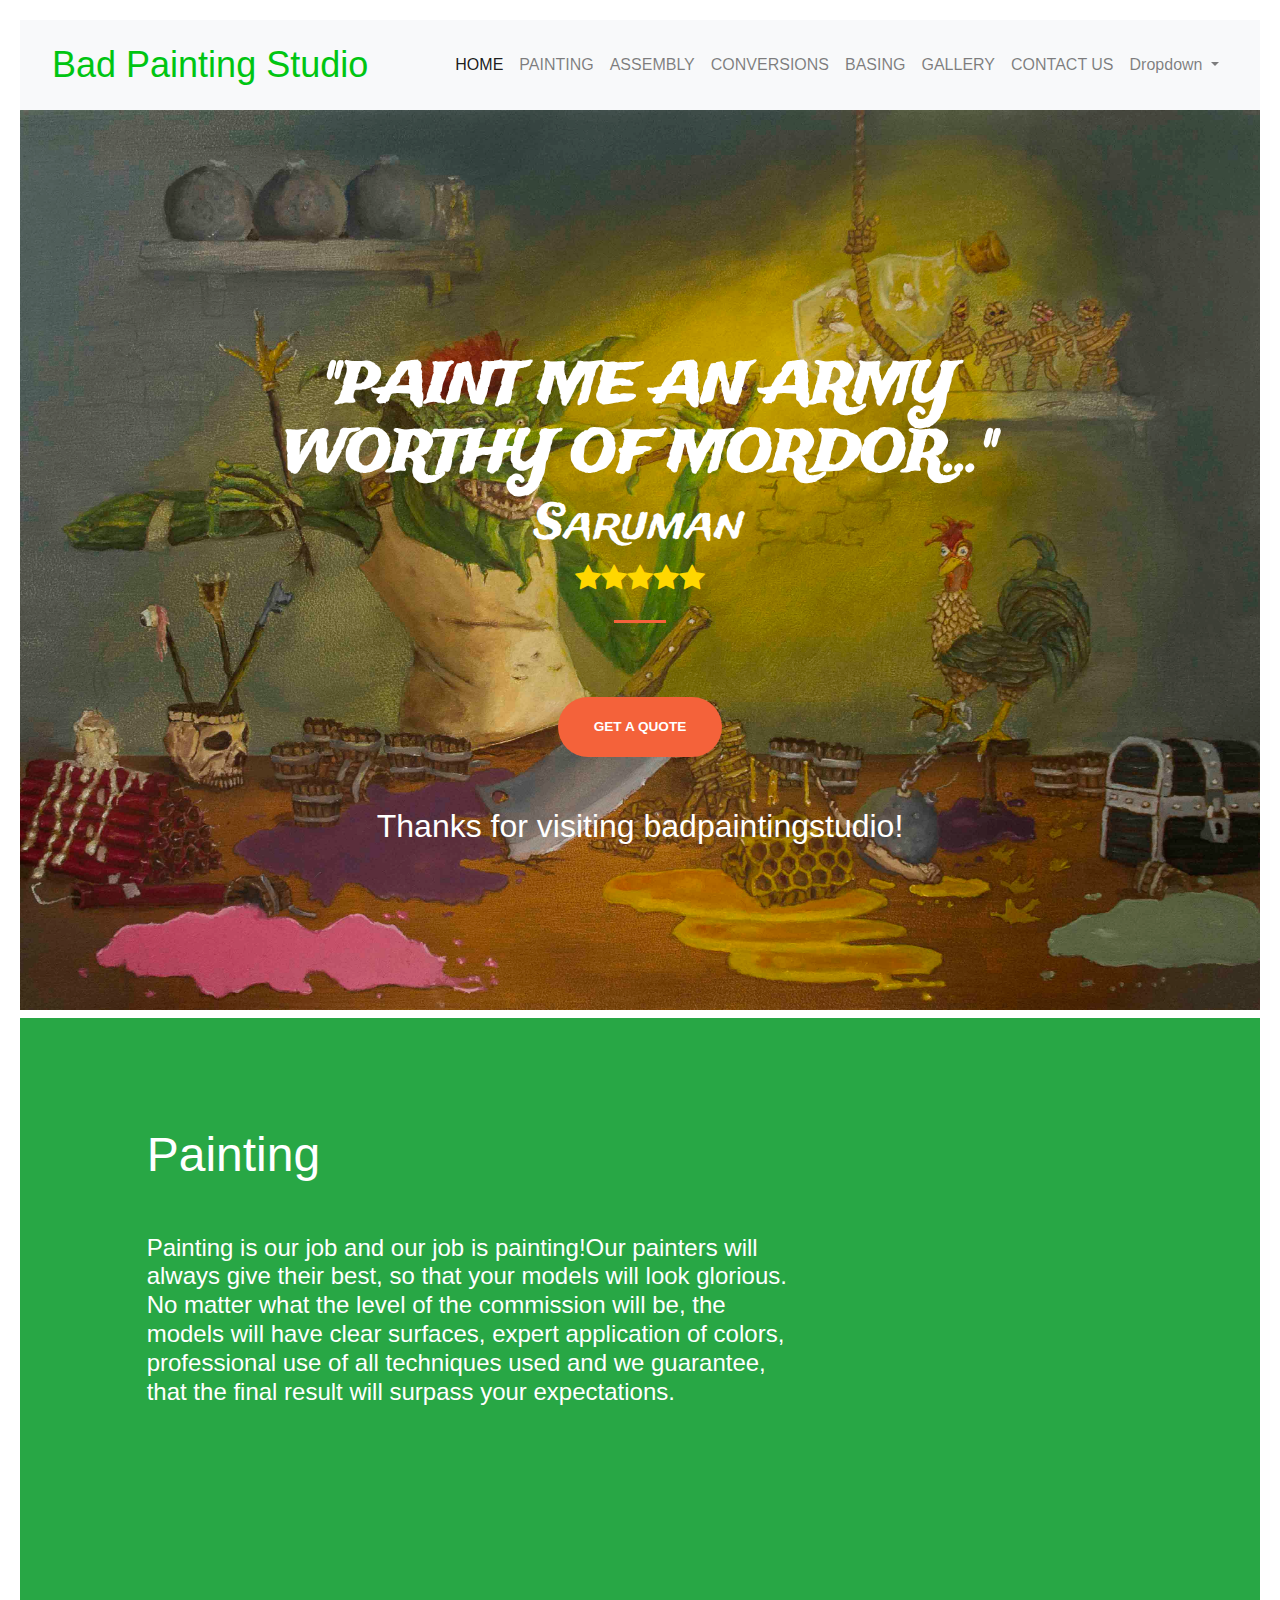
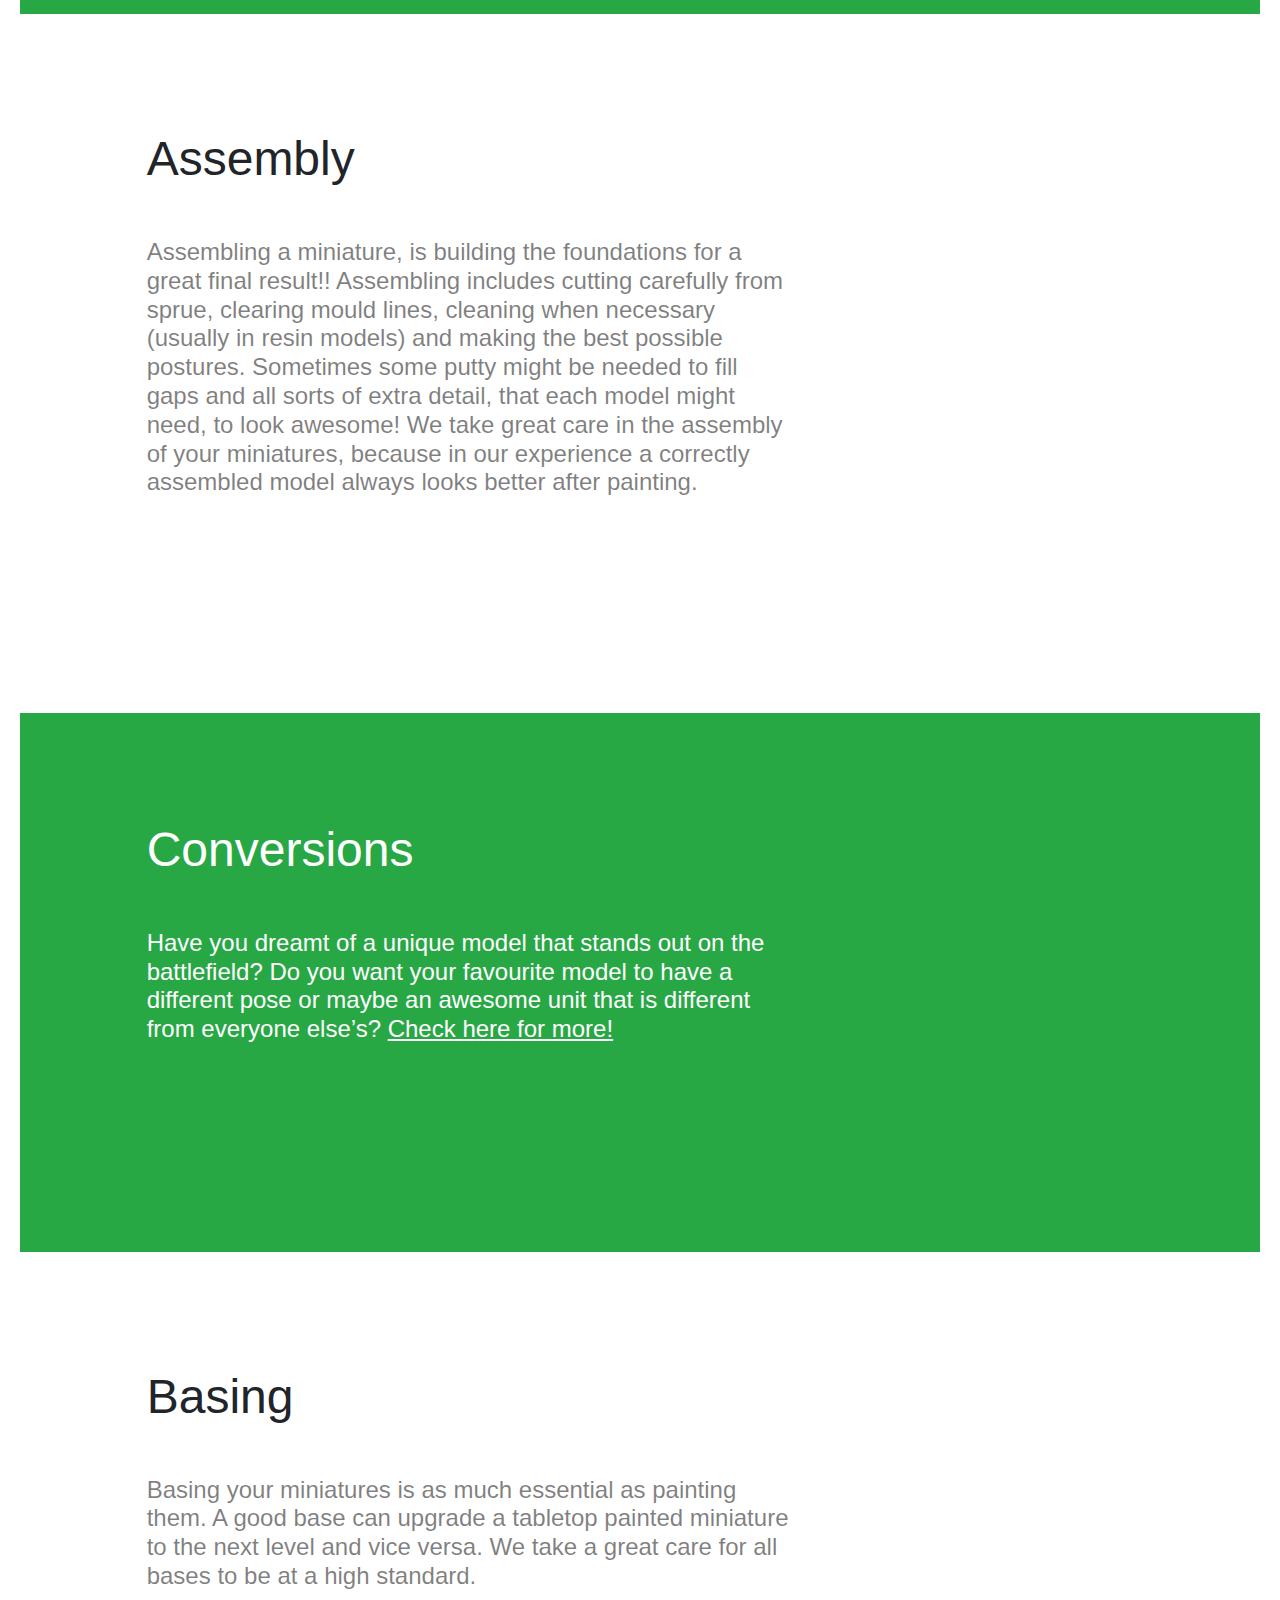
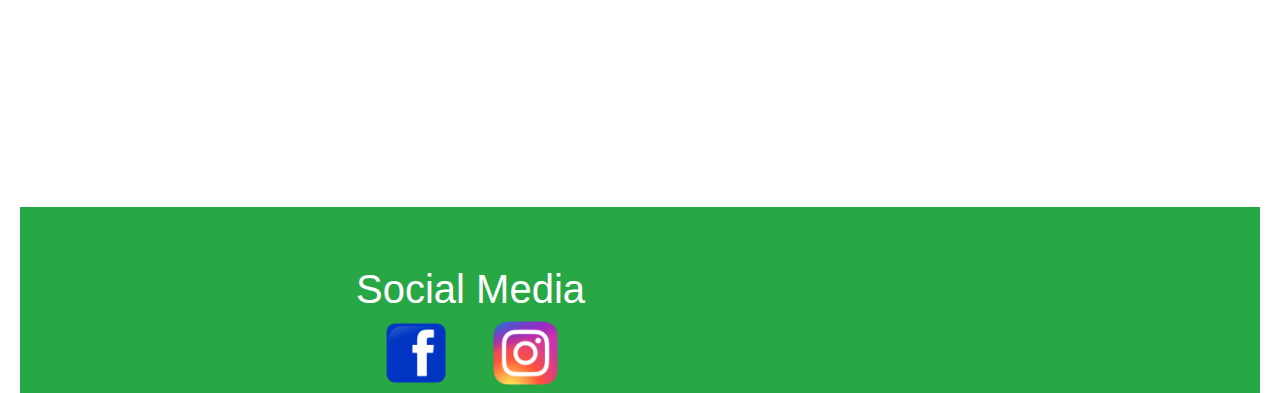
==== index.html @ 962874c7 "Update index.html" ====
<!DOCTYPE html>
<html lang="en" dir="ltr">
  <head>
    <meta charset="utf-8">
    <style>
body {
  margin: 0;
  font-family: Arial, Helvetica, sans-serif;
}
</style>
      <title>Bad Painting Studio</title>
      <!-- Favicon-->
      <link rel="icon" type="image/x-icon" href="assets/img/favicon.ico" />
      <!-- Styles -->
      <link rel="stylesheet" href="css/style.css">
      <link rel="stylesheet" href="https://cdnjs.cloudflare.com/ajax/libs/font-awesome/4.7.0/css/font-awesome.min.css">
    <link rel="preconnect" href="https://fonts.gstatic.com">
<link href="https://fonts.googleapis.com/css2?family=Trade+Winds&display=swap" rel="stylesheet"> 
    <link href="https://fonts.googleapis.com/css2?family=Trade+Winds&display=swap" rel="stylesheet"> 
      <!-- <link rel="stylesheet" href="https://cdn.jsdelivr.net/npm/bootstrap@4.6.0/dist/css/bootstrap.min.css" integrity="sha384-B0vP5xmATw1+K9KRQjQERJvTumQW0nPEzvF6L/Z6nronJ3oUOFUFpCjEUQouq2+l" crossorigin="anonymous"> -->
        </head>
  <body>
    <!-- Navbar -->
    <nav class="navbar navbar-expand-lg navbar-light bg-light sticky-top">
      <a class="navbar-brand" href="index.html">Bad Painting Studio</a>
      <button class="navbar-toggler" type="button" data-toggle="collapse" data-target="#navbarSupportedContent" aria-controls="navbarSupportedContent" aria-expanded="false" aria-label="Toggle navigation">
        <span class="navbar-toggler-icon"></span>
      </button>
      <div class="collapse navbar-collapse" id="navbarSupportedContent">
        <ul class="navbar-nav ml-auto align-items-center">
          <li class="nav-item active">
            <a class="nav-link" href="index.html">HOME<span class="sr-only">(current)</span></a>
          </li>
          <li class="nav-item">
            <a class="nav-link" href="painting.html">PAINTING</a>
          </li>
          <li class="nav-item">
            <a class="nav-link" href="assembly.html">ASSEMBLY</a>
          </li>
          <li class="nav-item">
            <a class="nav-link" href="conversions.html">CONVERSIONS</a>
          </li>
          <li class="nav-item">
            <a class="nav-link" href="basing.html">BASING</a>
          </li>
           <li class="nav-item">
            <a class="nav-link" href="gallery.html">GALLERY</a>
          </li>
          <li class="nav-item">
            <a class="nav-link" href=".html">CONTACT US</a>
          </li>
          <li class="nav-item dropdown">
            <a class="nav-link dropdown-toggle" href="#" id="navbarDropdown" role="button" data-toggle="dropdown" aria-haspopup="true" aria-expanded="false">
              Dropdown
            </a>
            <div class="dropdown-menu" aria-labelledby="navbarDropdown">
              <a class="dropdown-item" href="#">Action</a>
              <a class="dropdown-item" href="#">Another action</a>
              <div class="dropdown-divider"></div>
              <a class="dropdown-item" href="#">Something else here</a>
            </div>
          </li>
          </ul>
          </div>
    </nav>
    <!-- main body -->
    <header class="masthead">
      <div class="container h-100">
        <div class="row h-100 align-items-center justify-content-center text-center">
        <div class="col-lg-10 align-self-end">
            <h1 class="text-uppercase text-h1 text-white font-weight-bold">"Paint me an army worthy of Mordor..."</h1>
            <h2 class="text-h1">Saruman</h2>
            <h3><span class="fa fa-star checked"></span><span class="fa fa-star checked"></span><span class="fa fa-star checked"></span><span class="fa fa-star checked"></span><span class="fa fa-star checked"></span></h3>
            <hr class="divider my-4" />
          </div>
          <div class="col-lg-8 align-self-baseline">
            <!-- <p class="text-white-75 font-weight-light mb-5">Start Bootstrap can help you build better websites using the Bootstrap framework! Just download a theme and start customizing, no strings attached!</p> -->
            <a class="btn btn-primary btn-xl js-scroll-trigger" href="#about">GET A QUOTE</a>
            <h2 class="thanks">Thanks for visiting badpaintingstudio!</h2>
          </div>
        </div>
      </div>
    </header>
    <!-- painting section -->
<div class="bg-success">
  <div class="row h-100 align-items-center justify-content-center text-center">
  <div class="col-lg-10 align-self-end">
    <div class="col-lg-8 text-center">
<h1 class="painting text-white">Painting</h1>
<h2 class="painting2">Painting is our job and our job is painting!Our painters will always give their best, so that your models will look glorious. No matter what the level of the commission will be, the models will have clear surfaces, expert application of colors, professional use of all techniques used and we guarantee, that the final result will surpass your expectations.</h2>
  </div>
      </div>
      </div>
      </div>
<!-- assembly section -->
<div class="">
  <div class="row h-100 align-items-center justify-content-center text-center">
  <div class="col-lg-10 align-self-end">
    <div class="col-lg-8 text-center">
<h1 class="painting text-black">Assembly</h1>
<h2 class="painting2 text-black-50">Assembling a miniature, is building the foundations for a great final result!!
Assembling includes cutting carefully from sprue, clearing mould lines, cleaning when necessary (usually in resin models) and making the best possible postures. Sometimes some putty might be needed to fill gaps and all sorts of extra detail, that each model might need, to look awesome! We take great care in the assembly of your miniatures, because in our experience a correctly assembled model always looks better after painting.</h2>
  </div>
      </div>
      </div>
      </div>
<!-- conversion section -->
<div class="bg-success">
  <div class="row h-100 align-items-center justify-content-center text-center">
  <div class="col-lg-10 align-self-end">
    <div class="col-lg-8 text-center">
<h1 class="painting text-white">Conversions</h1>
<h2 class="painting2">Have you dreamt of a unique model that stands out on the battlefield? Do you want your favourite model to have a different pose or maybe an awesome unit that is different from everyone else’s?
<a class="conversions" href="conversions.html"><u>Check here for more!</u></a></h2>
  </div>
      </div>
      </div>
      </div>
<!-- basing section -->
<div class="">
  <div class="row h-100 align-items-center justify-content-center text-center">
  <div class="col-lg-10 align-self-end">
    <div class="col-lg-8 text-center">
<h1 class="painting text-black">Basing</h1>
<h2 class="painting2 text-black-50">Basing your miniatures is as much essential as painting them. A good base can upgrade a tabletop painted miniature to the next level and vice versa. We take a great care for all bases to be at a high standard.</h2>
  </div>
      </div>
      </div>
      </div>
      <!-- social section -->
      <div class="bg-success">
        <div class="row align-items-center justify-content-center text-center">
        <div class="col-lg-10 align-self-end">
          <div class="col-lg-8 text-center">
      <h1 class="social text-white">Social Media</h1>
    <a href="https://www.facebook.com/Badpaintingstudio-377174752889612"><img class="fb" src="img/1200px-Facebook_icon.svg.png" alt="fb icon"></a>
    <a href="https://www.instagram.com/badpaintingstudio/?hl=en"><img class="insta" src="img/1200px-Instagram_logo_2016.svg.png" alt="insta icon"></a>
        </div>
            </div>
            </div>
            </div>
      <footer>
      </footer>







    <script src="https://code.jquery.com/jquery-3.5.1.slim.min.js" integrity="sha384-DfXdz2htPH0lsSSs5nCTpuj/zy4C+OGpamoFVy38MVBnE+IbbVYUew+OrCXaRkfj" crossorigin="anonymous"></script>
<script src="https://cdn.jsdelivr.net/npm/bootstrap@4.6.0/dist/js/bootstrap.bundle.min.js" integrity="sha384-Piv4xVNRyMGpqkS2by6br4gNJ7DXjqk09RmUpJ8jgGtD7zP9yug3goQfGII0yAns" crossorigin="anonymous"></script>

  </body>
</html>
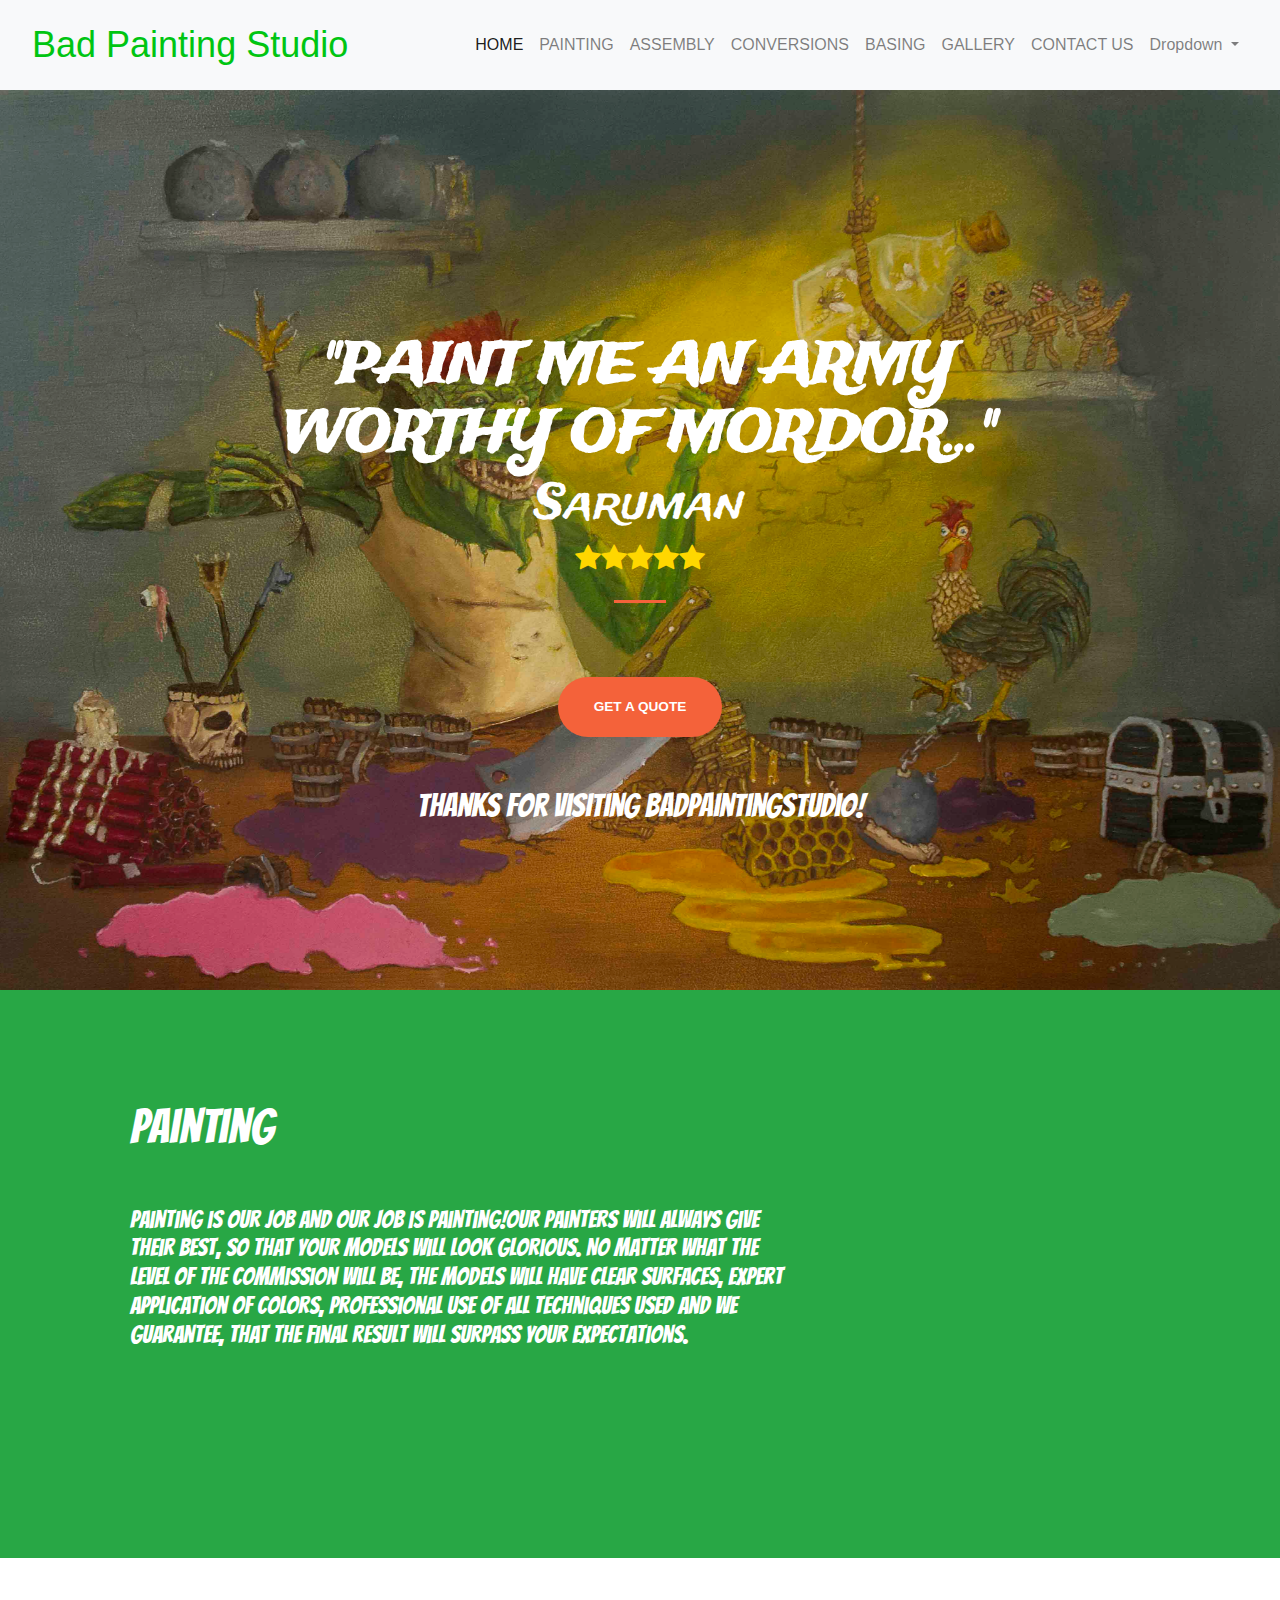
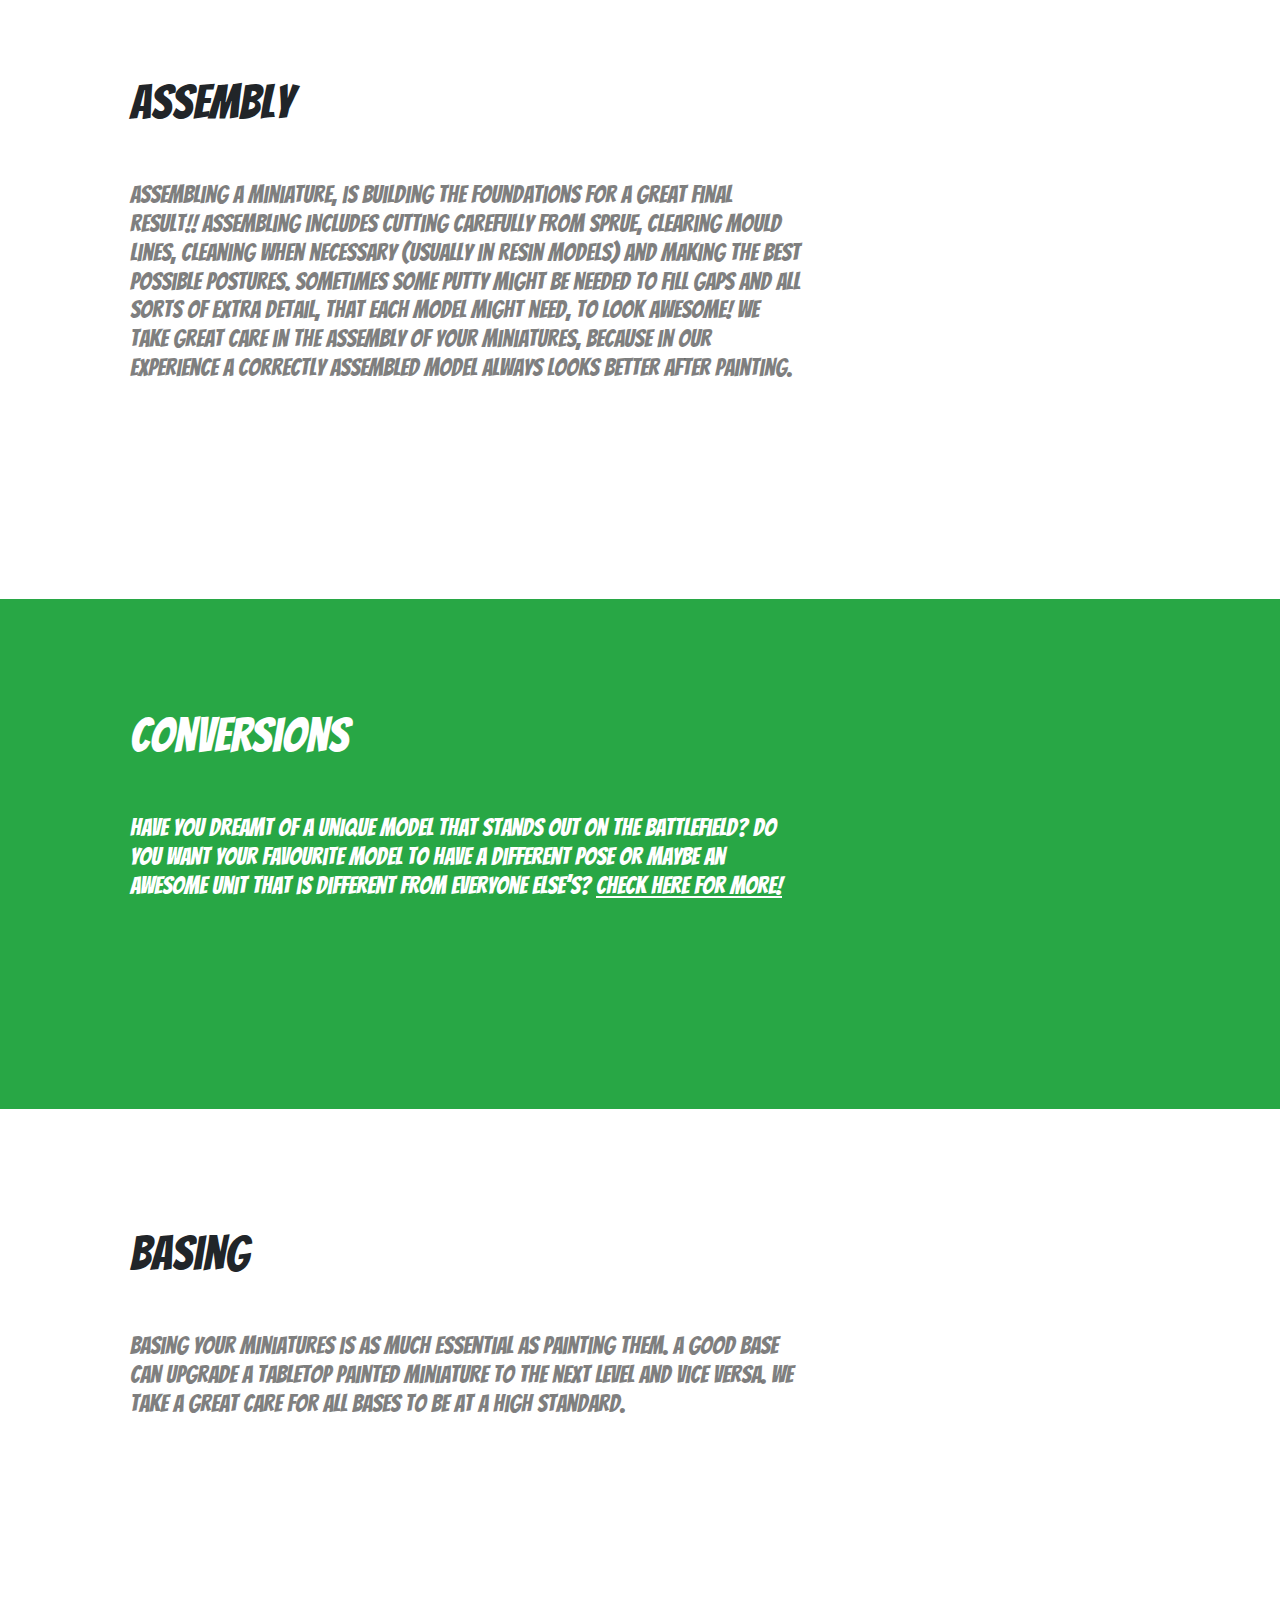
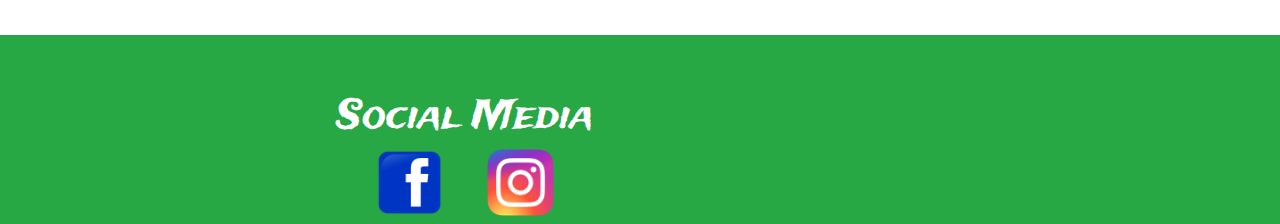
==== commit ad930acd: "Update index.html" ====
--- a/index.html
+++ b/index.html
@@ -14,9 +14,8 @@
       <!-- Styles -->
       <link rel="stylesheet" href="css/style.css">
       <link rel="stylesheet" href="https://cdnjs.cloudflare.com/ajax/libs/font-awesome/4.7.0/css/font-awesome.min.css">
-    <link rel="preconnect" href="https://fonts.gstatic.com">
-<link href="https://fonts.googleapis.com/css2?family=Trade+Winds&display=swap" rel="stylesheet"> 
-    <link href="https://fonts.googleapis.com/css2?family=Trade+Winds&display=swap" rel="stylesheet"> 
+<link rel="preconnect" href="https://fonts.gstatic.com">
+<link href="https://fonts.googleapis.com/css2?family=Bangers&family=Trade+Winds&display=swap" rel="stylesheet"> 
       <!-- <link rel="stylesheet" href="https://cdn.jsdelivr.net/npm/bootstrap@4.6.0/dist/css/bootstrap.min.css" integrity="sha384-B0vP5xmATw1+K9KRQjQERJvTumQW0nPEzvF6L/Z6nronJ3oUOFUFpCjEUQouq2+l" crossorigin="anonymous"> -->
         </head>
   <body>
@@ -132,7 +131,7 @@
         <div class="row align-items-center justify-content-center text-center">
         <div class="col-lg-10 align-self-end">
           <div class="col-lg-8 text-center">
-      <h1 class="social text-white">Social Media</h1>
+      <h1 class="social text-h1 text-white">Social Media</h1>
     <a href="https://www.facebook.com/Badpaintingstudio-377174752889612"><img class="fb" src="img/1200px-Facebook_icon.svg.png" alt="fb icon"></a>
     <a href="https://www.instagram.com/badpaintingstudio/?hl=en"><img class="insta" src="img/1200px-Instagram_logo_2016.svg.png" alt="insta icon"></a>
         </div>
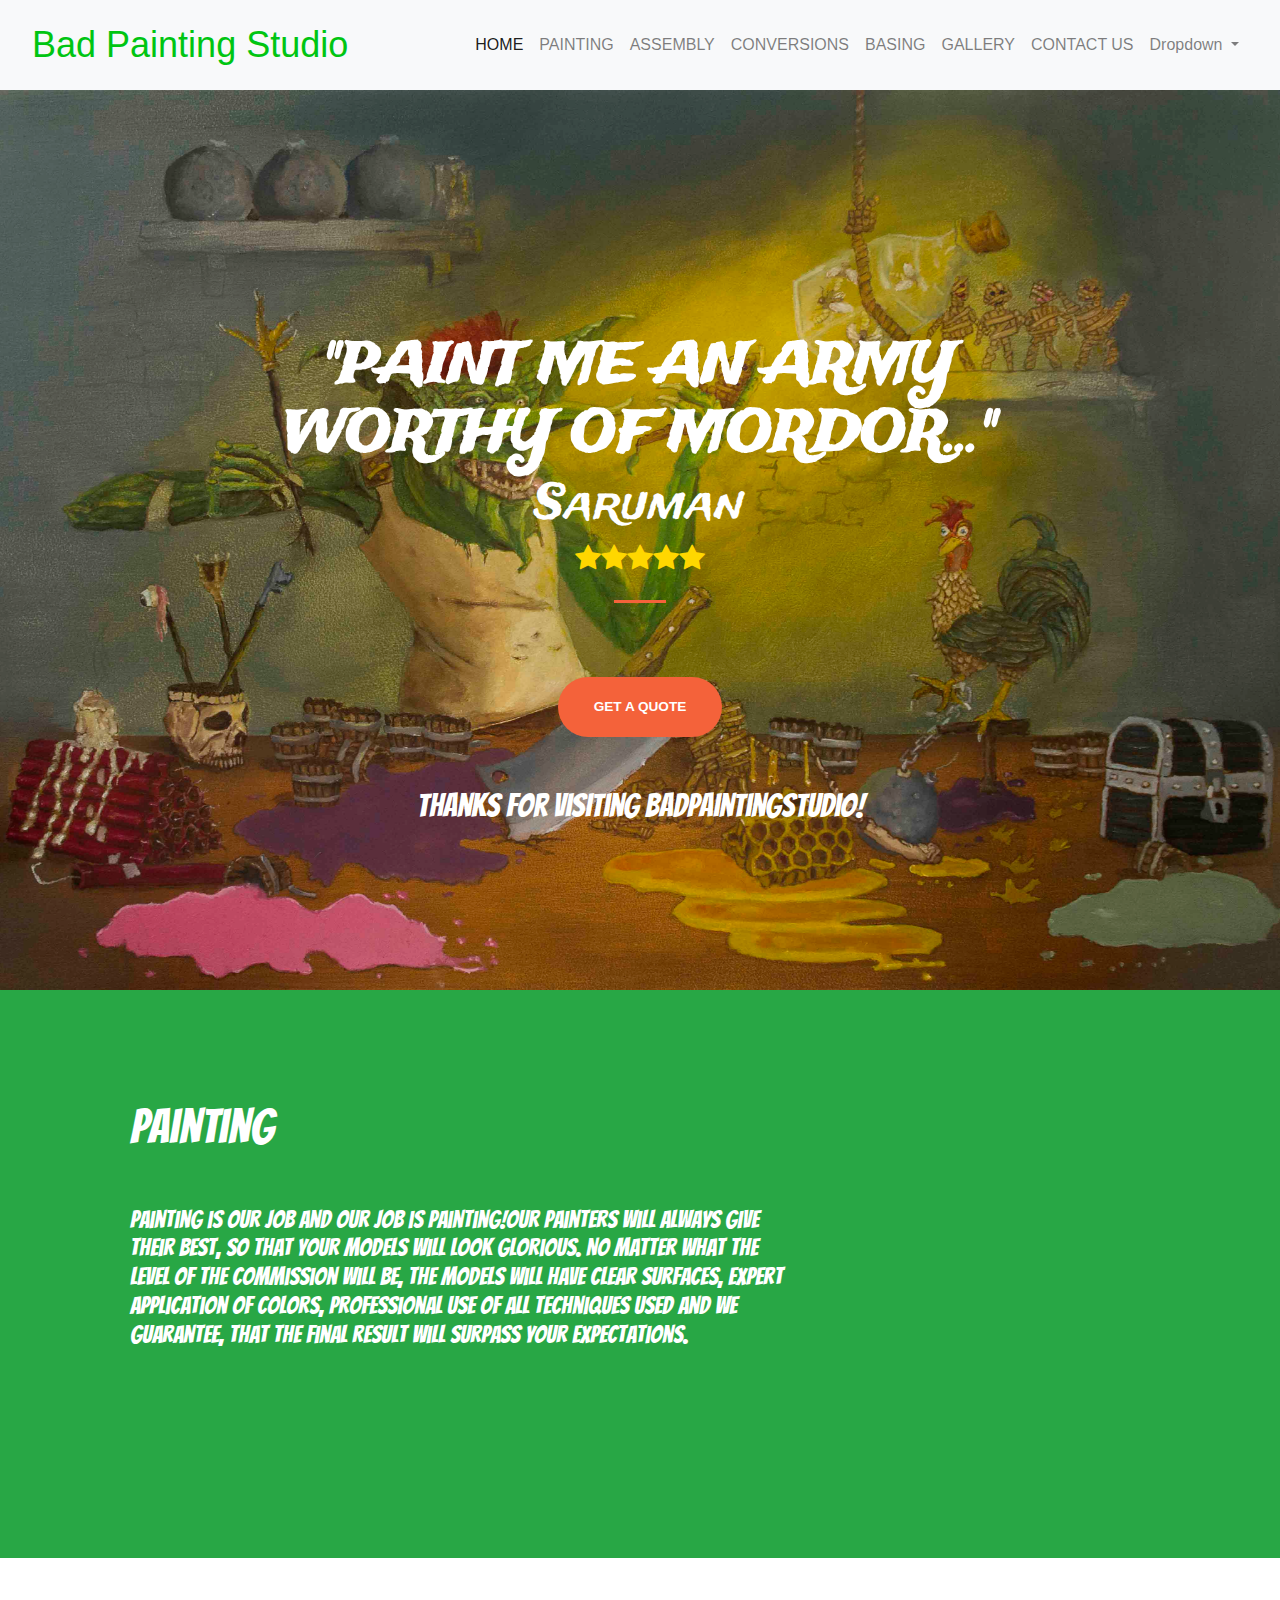
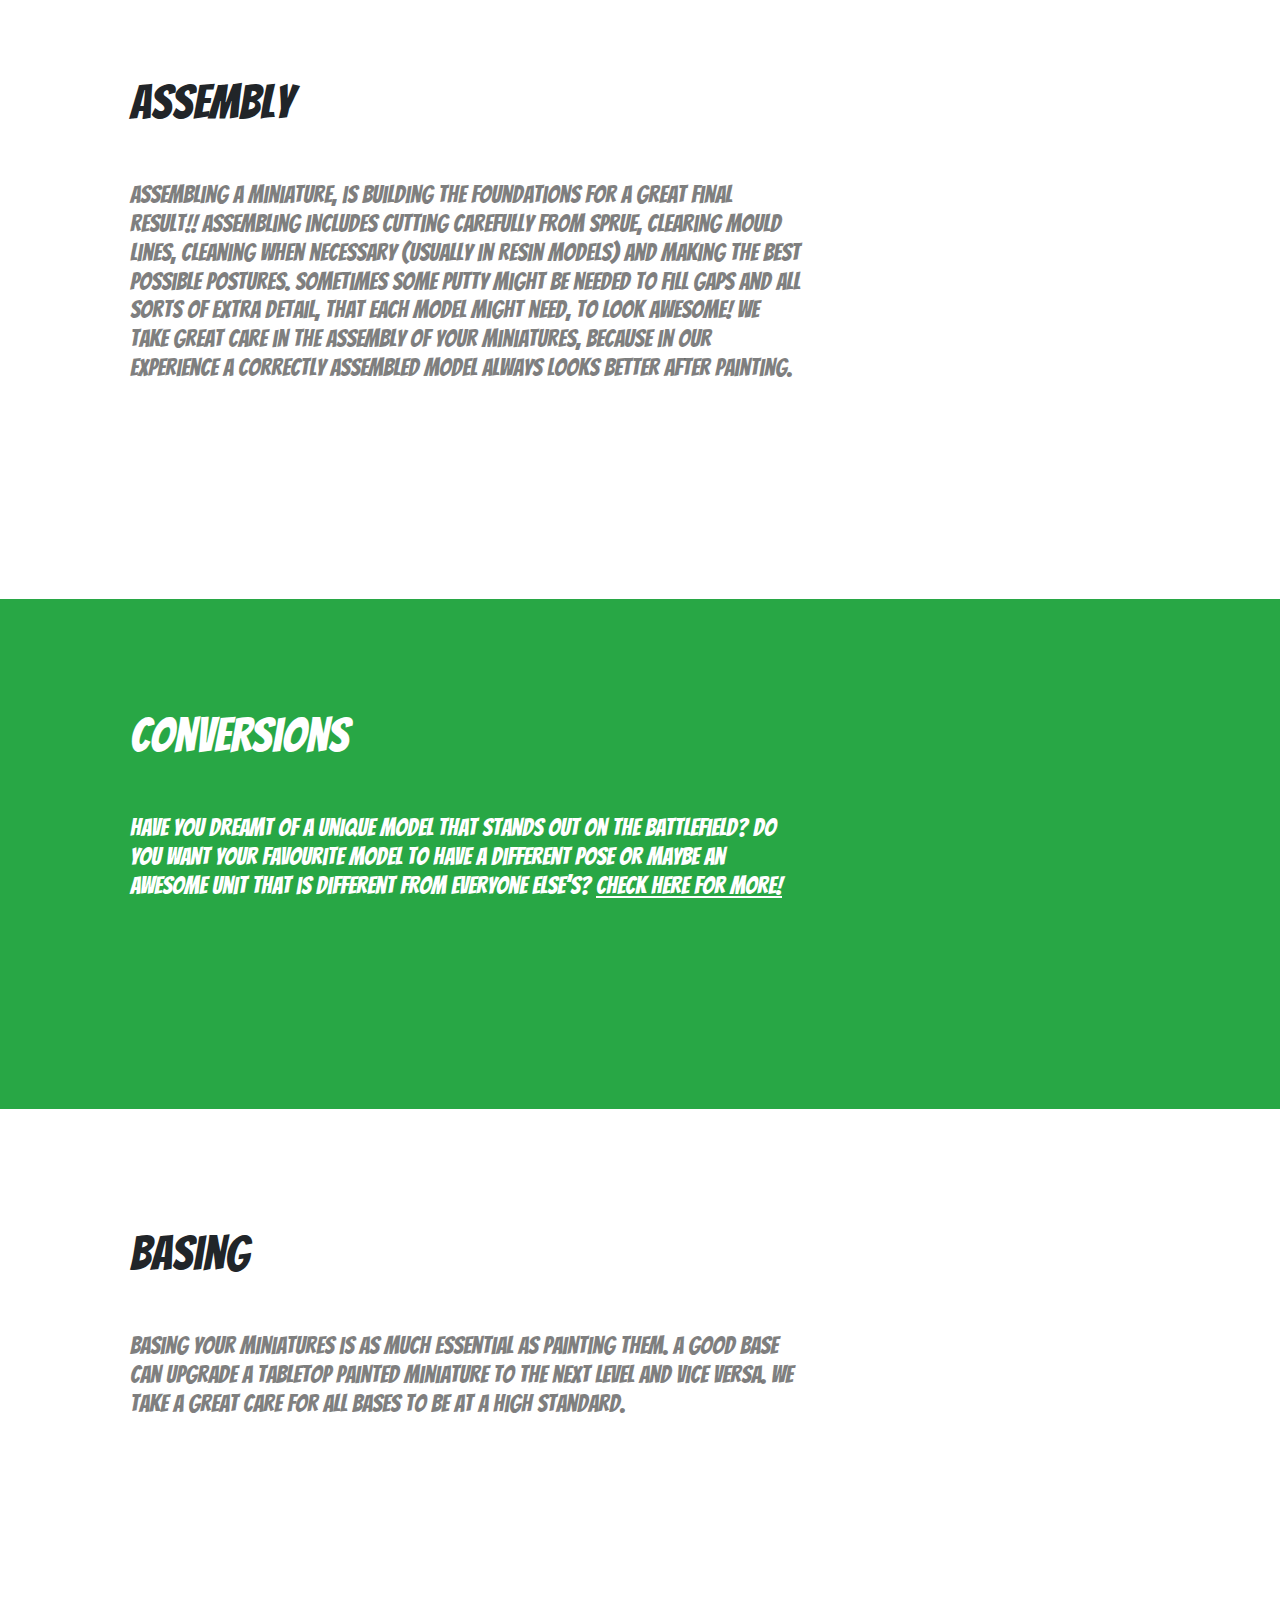
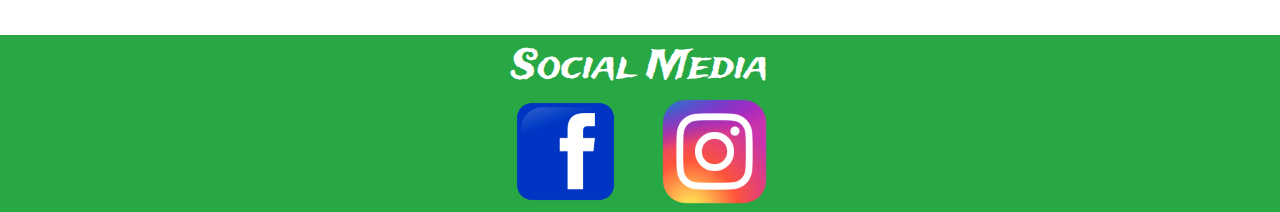
==== commit e45a80b3: "Update index.html" ====
--- a/index.html
+++ b/index.html
@@ -129,22 +129,15 @@
       <!-- social section -->
       <div class="bg-success">
         <div class="row align-items-center justify-content-center text-center">
-        <div class="col-lg-10 align-self-end">
-          <div class="col-lg-8 text-center">
+        <div class="col-lg-10 align-self-end">          
       <h1 class="social text-h1 text-white">Social Media</h1>
     <a href="https://www.facebook.com/Badpaintingstudio-377174752889612"><img class="fb" src="img/1200px-Facebook_icon.svg.png" alt="fb icon"></a>
     <a href="https://www.instagram.com/badpaintingstudio/?hl=en"><img class="insta" src="img/1200px-Instagram_logo_2016.svg.png" alt="insta icon"></a>
         </div>
             </div>
             </div>
-            </div>
       <footer>
       </footer>
-
-
-
-
-
 
 
     <script src="https://code.jquery.com/jquery-3.5.1.slim.min.js" integrity="sha384-DfXdz2htPH0lsSSs5nCTpuj/zy4C+OGpamoFVy38MVBnE+IbbVYUew+OrCXaRkfj" crossorigin="anonymous"></script>
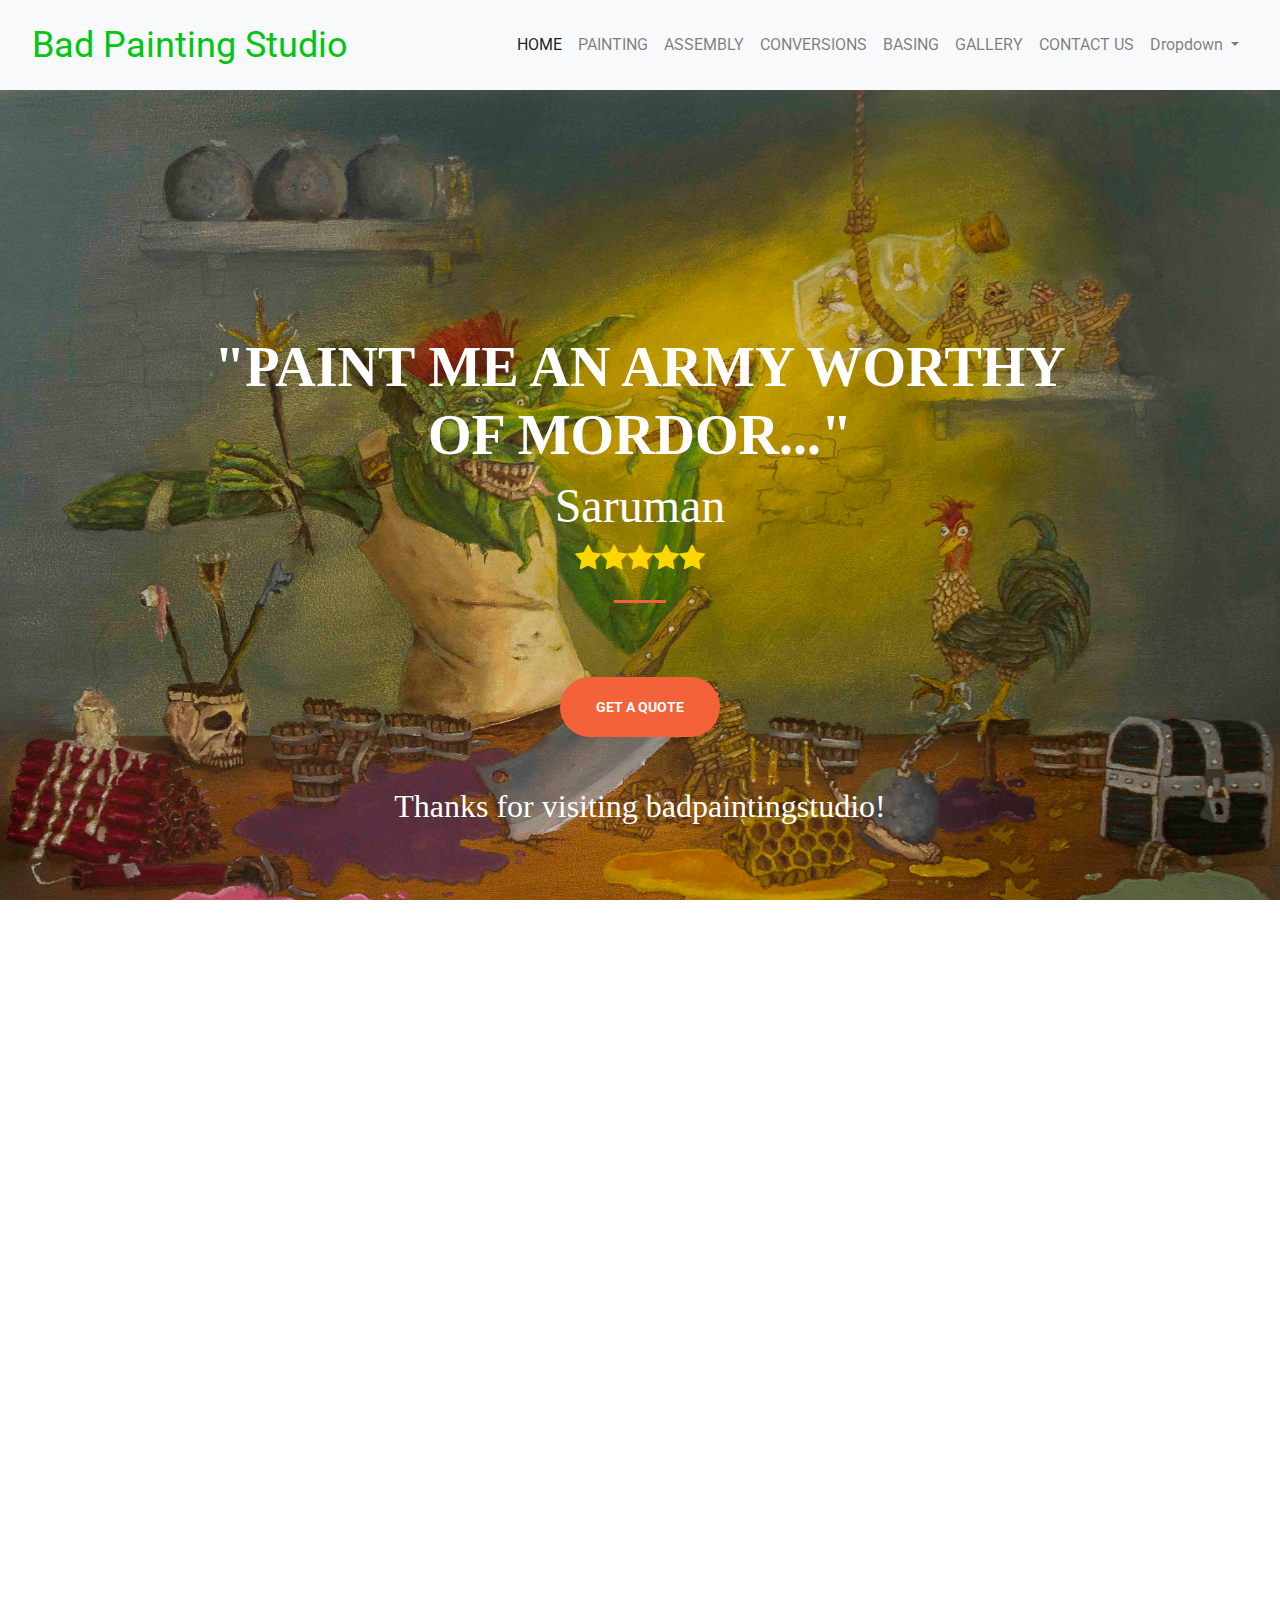
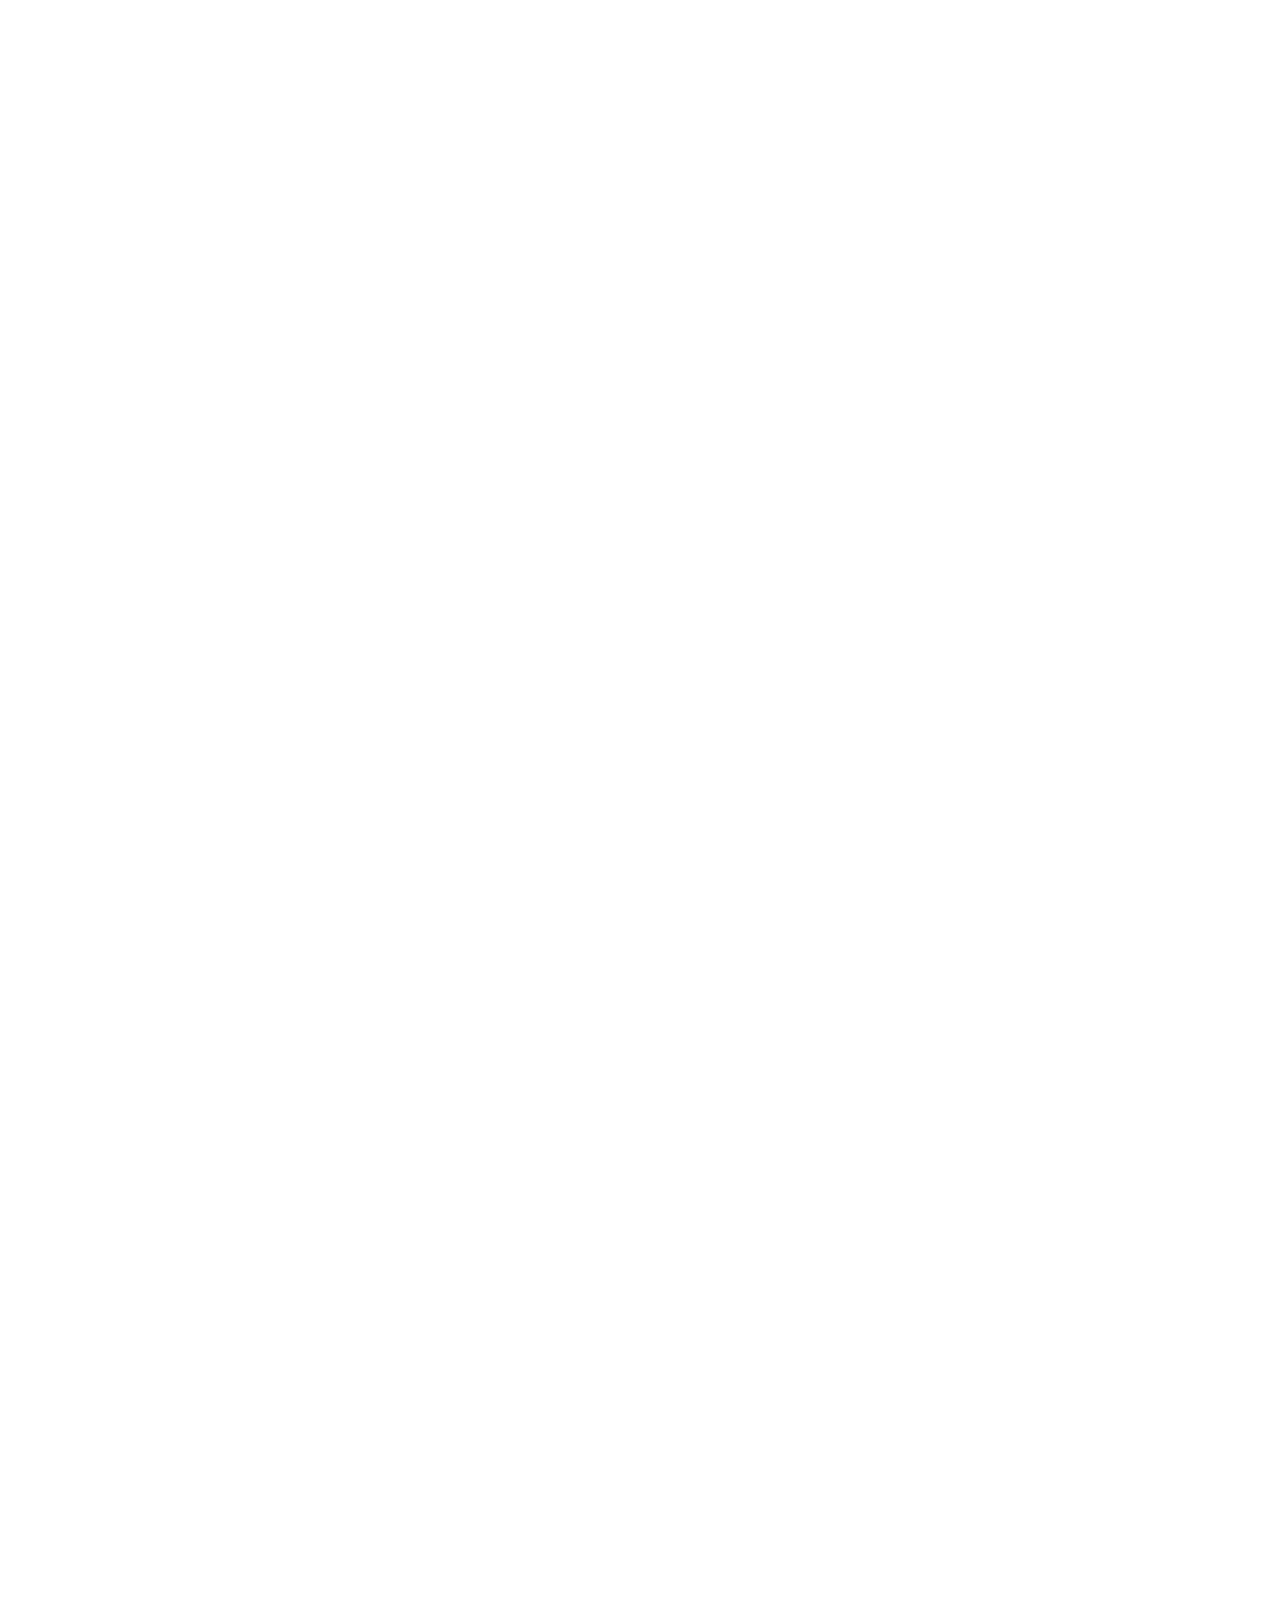
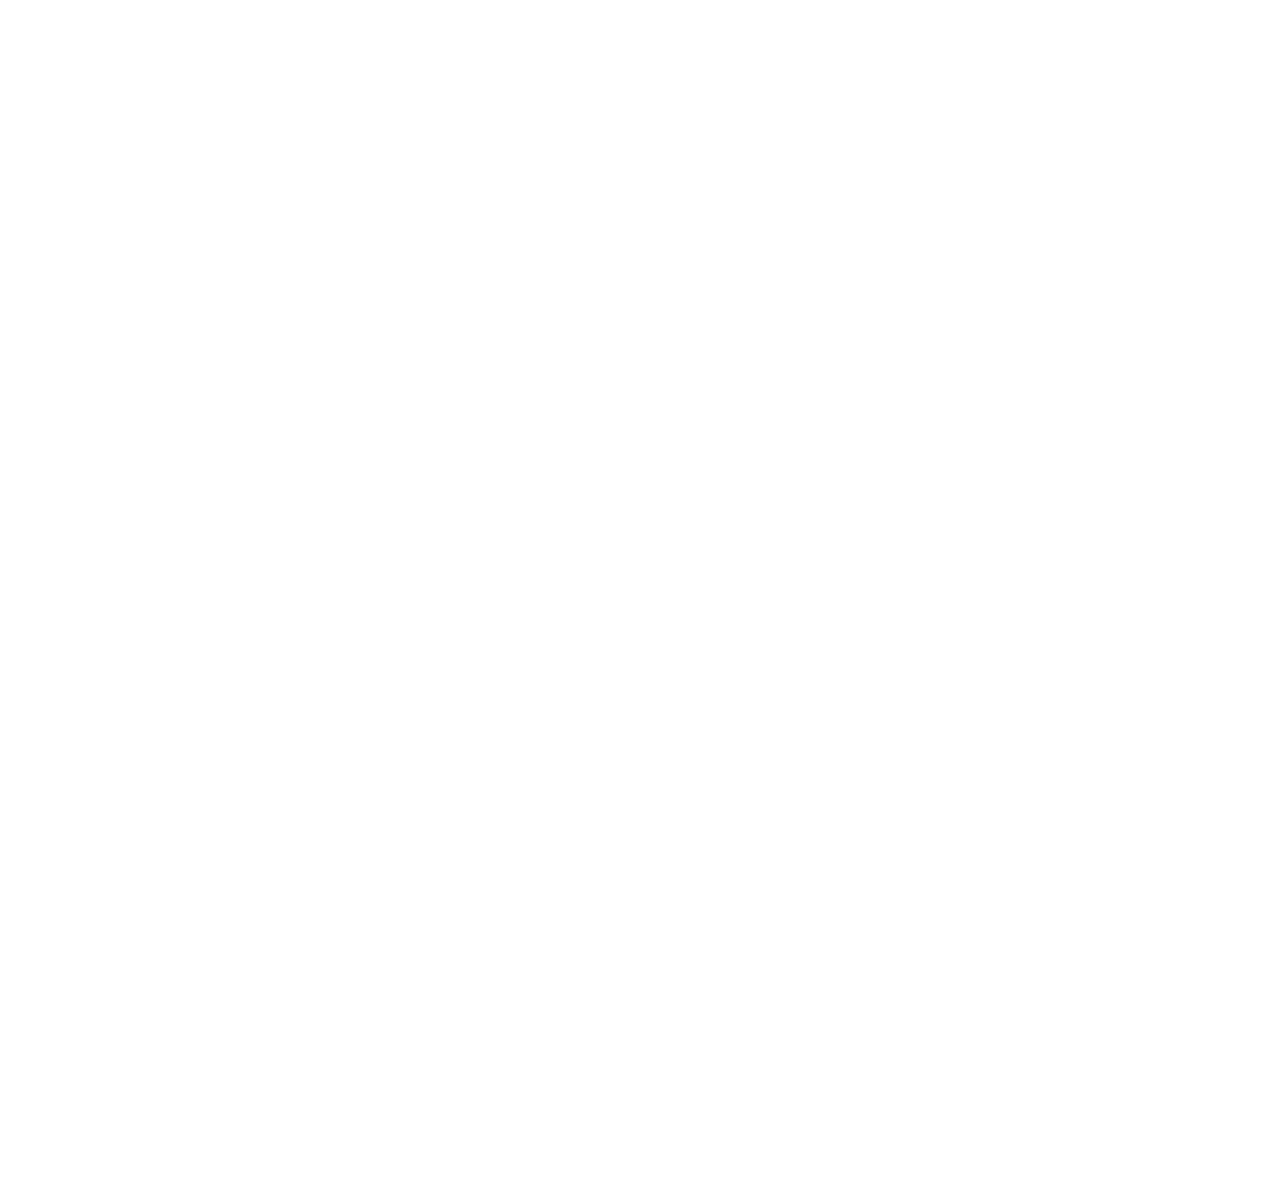
==== commit 33ae63d9: "Add files via upload" ====
--- a/index.html
+++ b/index.html
@@ -14,9 +14,9 @@
       <!-- Styles -->
       <link rel="stylesheet" href="css/style.css">
       <link rel="stylesheet" href="https://cdnjs.cloudflare.com/ajax/libs/font-awesome/4.7.0/css/font-awesome.min.css">
-<link rel="preconnect" href="https://fonts.gstatic.com">
-<link href="https://fonts.googleapis.com/css2?family=Bangers&family=Trade+Winds&display=swap" rel="stylesheet"> 
-      <!-- <link rel="stylesheet" href="https://cdn.jsdelivr.net/npm/bootstrap@4.6.0/dist/css/bootstrap.min.css" integrity="sha384-B0vP5xmATw1+K9KRQjQERJvTumQW0nPEzvF6L/Z6nronJ3oUOFUFpCjEUQouq2+l" crossorigin="anonymous"> -->
+      <link rel="preconnect" href="https://fonts.gstatic.com">
+<link href="https://fonts.googleapis.com/css2?family=Anton&family=Roboto&family=Roboto+Condensed&display=swap" rel="stylesheet">
+<!--  <link rel="stylesheet" href="https://cdn.jsdelivr.net/npm/bootstrap@4.6.0/dist/css/bootstrap.min.css" integrity="sha384-B0vP5xmATw1+K9KRQjQERJvTumQW0nPEzvF6L/Z6nronJ3oUOFUFpCjEUQouq2+l" crossorigin="anonymous"> -->
         </head>
   <body>
     <!-- Navbar -->
@@ -85,19 +85,19 @@
   <div class="row h-100 align-items-center justify-content-center text-center">
   <div class="col-lg-10 align-self-end">
     <div class="col-lg-8 text-center">
-<h1 class="painting text-white">Painting</h1>
-<h2 class="painting2">Painting is our job and our job is painting!Our painters will always give their best, so that your models will look glorious. No matter what the level of the commission will be, the models will have clear surfaces, expert application of colors, professional use of all techniques used and we guarantee, that the final result will surpass your expectations.</h2>
+<h1 class="painting-w">Painting</h1>
+<h2 class="painting2-w">Painting is our job and our job is painting!Our painters will always give their best, so that your models will look glorious. No matter what the level of the commission will be, the models will have clear surfaces, expert application of colors, professional use of all techniques used and we guarantee, that the final result will surpass your expectations.</h2>
   </div>
       </div>
       </div>
       </div>
 <!-- assembly section -->
-<div class="">
+<div class="bg-yellow">
   <div class="row h-100 align-items-center justify-content-center text-center">
   <div class="col-lg-10 align-self-end">
     <div class="col-lg-8 text-center">
-<h1 class="painting text-black">Assembly</h1>
-<h2 class="painting2 text-black-50">Assembling a miniature, is building the foundations for a great final result!!
+<h1 class="painting-b">Assembly</h1>
+<h2 class="painting2-b">Assembling a miniature, is building the foundations for a great final result!!
 Assembling includes cutting carefully from sprue, clearing mould lines, cleaning when necessary (usually in resin models) and making the best possible postures. Sometimes some putty might be needed to fill gaps and all sorts of extra detail, that each model might need, to look awesome! We take great care in the assembly of your miniatures, because in our experience a correctly assembled model always looks better after painting.</h2>
   </div>
       </div>
@@ -108,20 +108,20 @@
   <div class="row h-100 align-items-center justify-content-center text-center">
   <div class="col-lg-10 align-self-end">
     <div class="col-lg-8 text-center">
-<h1 class="painting text-white">Conversions</h1>
-<h2 class="painting2">Have you dreamt of a unique model that stands out on the battlefield? Do you want your favourite model to have a different pose or maybe an awesome unit that is different from everyone else’s?
+<h1 class="painting-w">Conversions</h1>
+<h2 class="painting2-w">Have you dreamt of a unique model that stands out on the battlefield? Do you want your favourite model to have a different pose or maybe an awesome unit that is different from everyone else’s?
 <a class="conversions" href="conversions.html"><u>Check here for more!</u></a></h2>
   </div>
       </div>
       </div>
       </div>
 <!-- basing section -->
-<div class="">
+<div class="bg-yellow">
   <div class="row h-100 align-items-center justify-content-center text-center">
   <div class="col-lg-10 align-self-end">
     <div class="col-lg-8 text-center">
-<h1 class="painting text-black">Basing</h1>
-<h2 class="painting2 text-black-50">Basing your miniatures is as much essential as painting them. A good base can upgrade a tabletop painted miniature to the next level and vice versa. We take a great care for all bases to be at a high standard.</h2>
+<h1 class="painting-b">Basing</h1>
+<h2 class="painting2-b">Basing your miniatures is as much essential as painting them. A good base can upgrade a tabletop painted miniature to the next level and vice versa. We take a great care for all bases to be at a high standard.</h2>
   </div>
       </div>
       </div>
@@ -129,8 +129,8 @@
       <!-- social section -->
       <div class="bg-success">
         <div class="row align-items-center justify-content-center text-center">
-        <div class="col-lg-10 align-self-end">          
-      <h1 class="social text-h1 text-white">Social Media</h1>
+        <div class="col-lg-10 align-self-end">
+      <h1 class="social">Social Media</h1>
     <a href="https://www.facebook.com/Badpaintingstudio-377174752889612"><img class="fb" src="img/1200px-Facebook_icon.svg.png" alt="fb icon"></a>
     <a href="https://www.instagram.com/badpaintingstudio/?hl=en"><img class="insta" src="img/1200px-Instagram_logo_2016.svg.png" alt="insta icon"></a>
         </div>
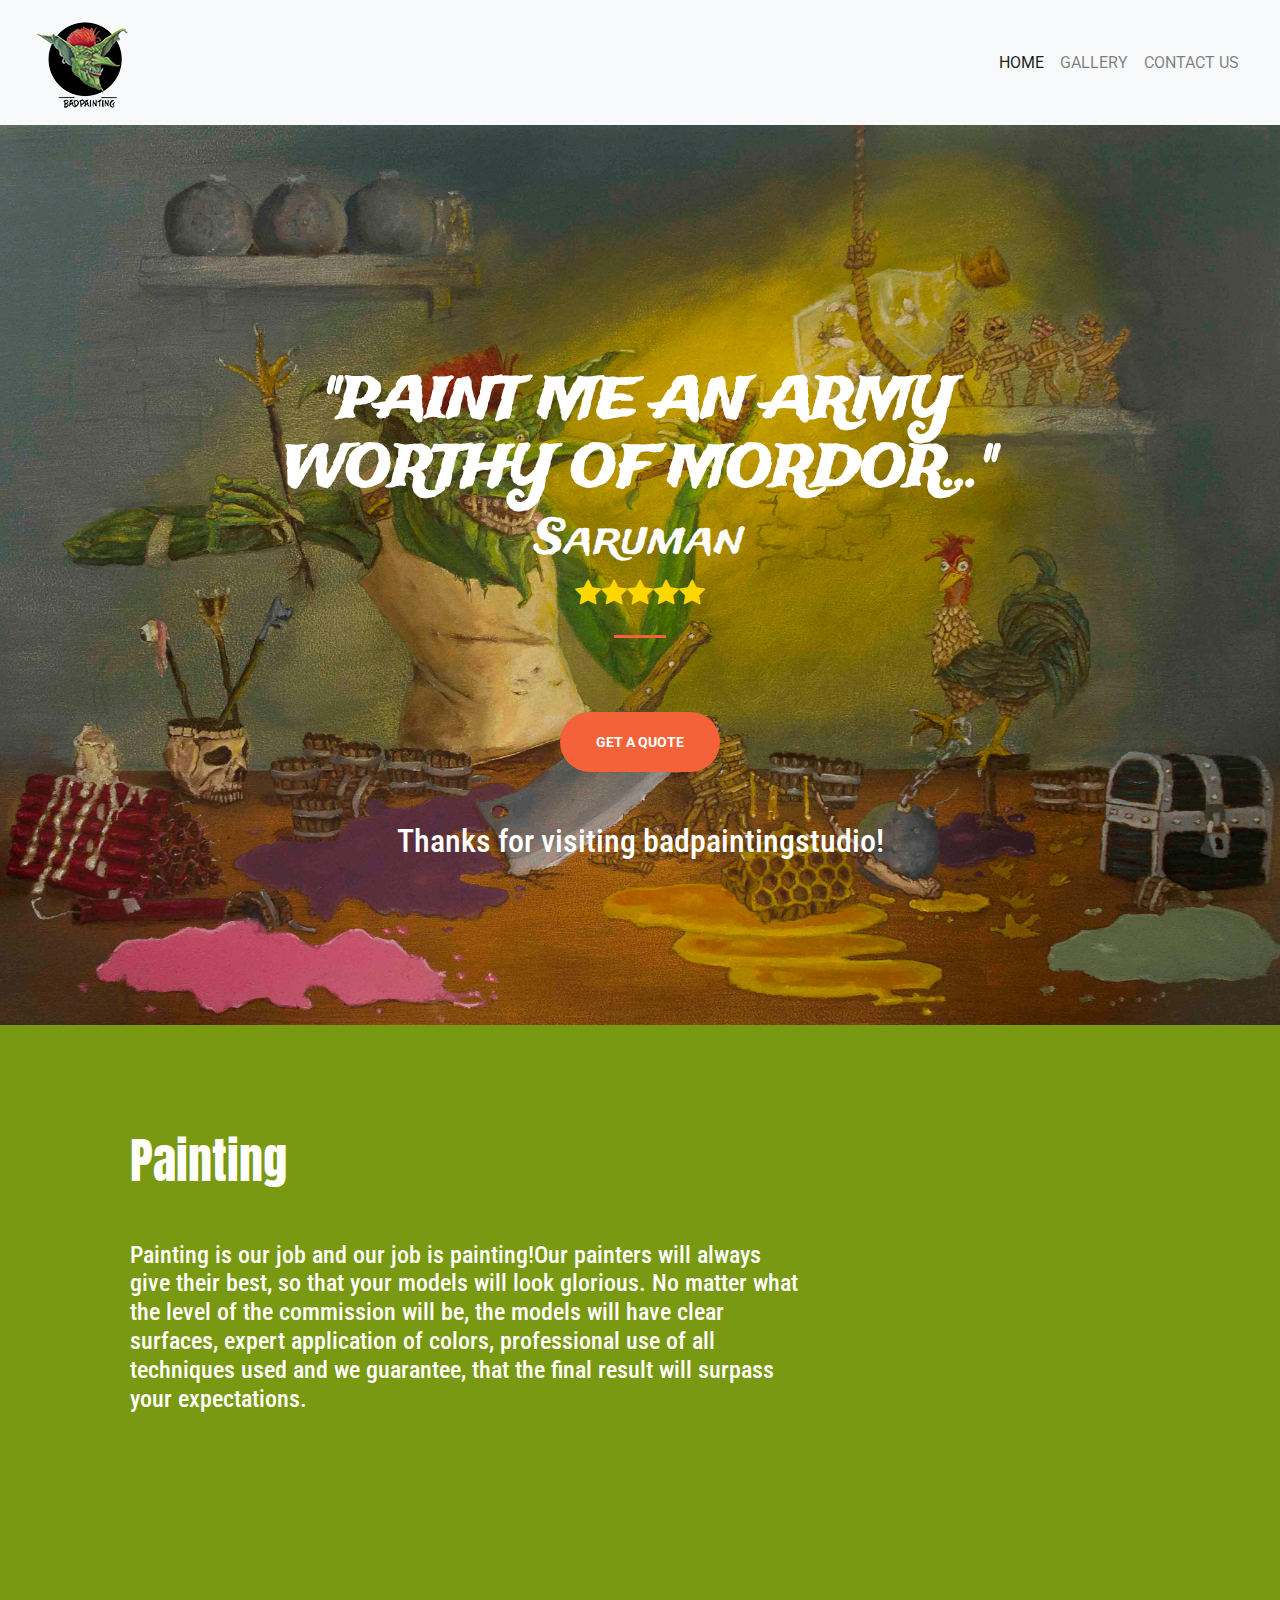
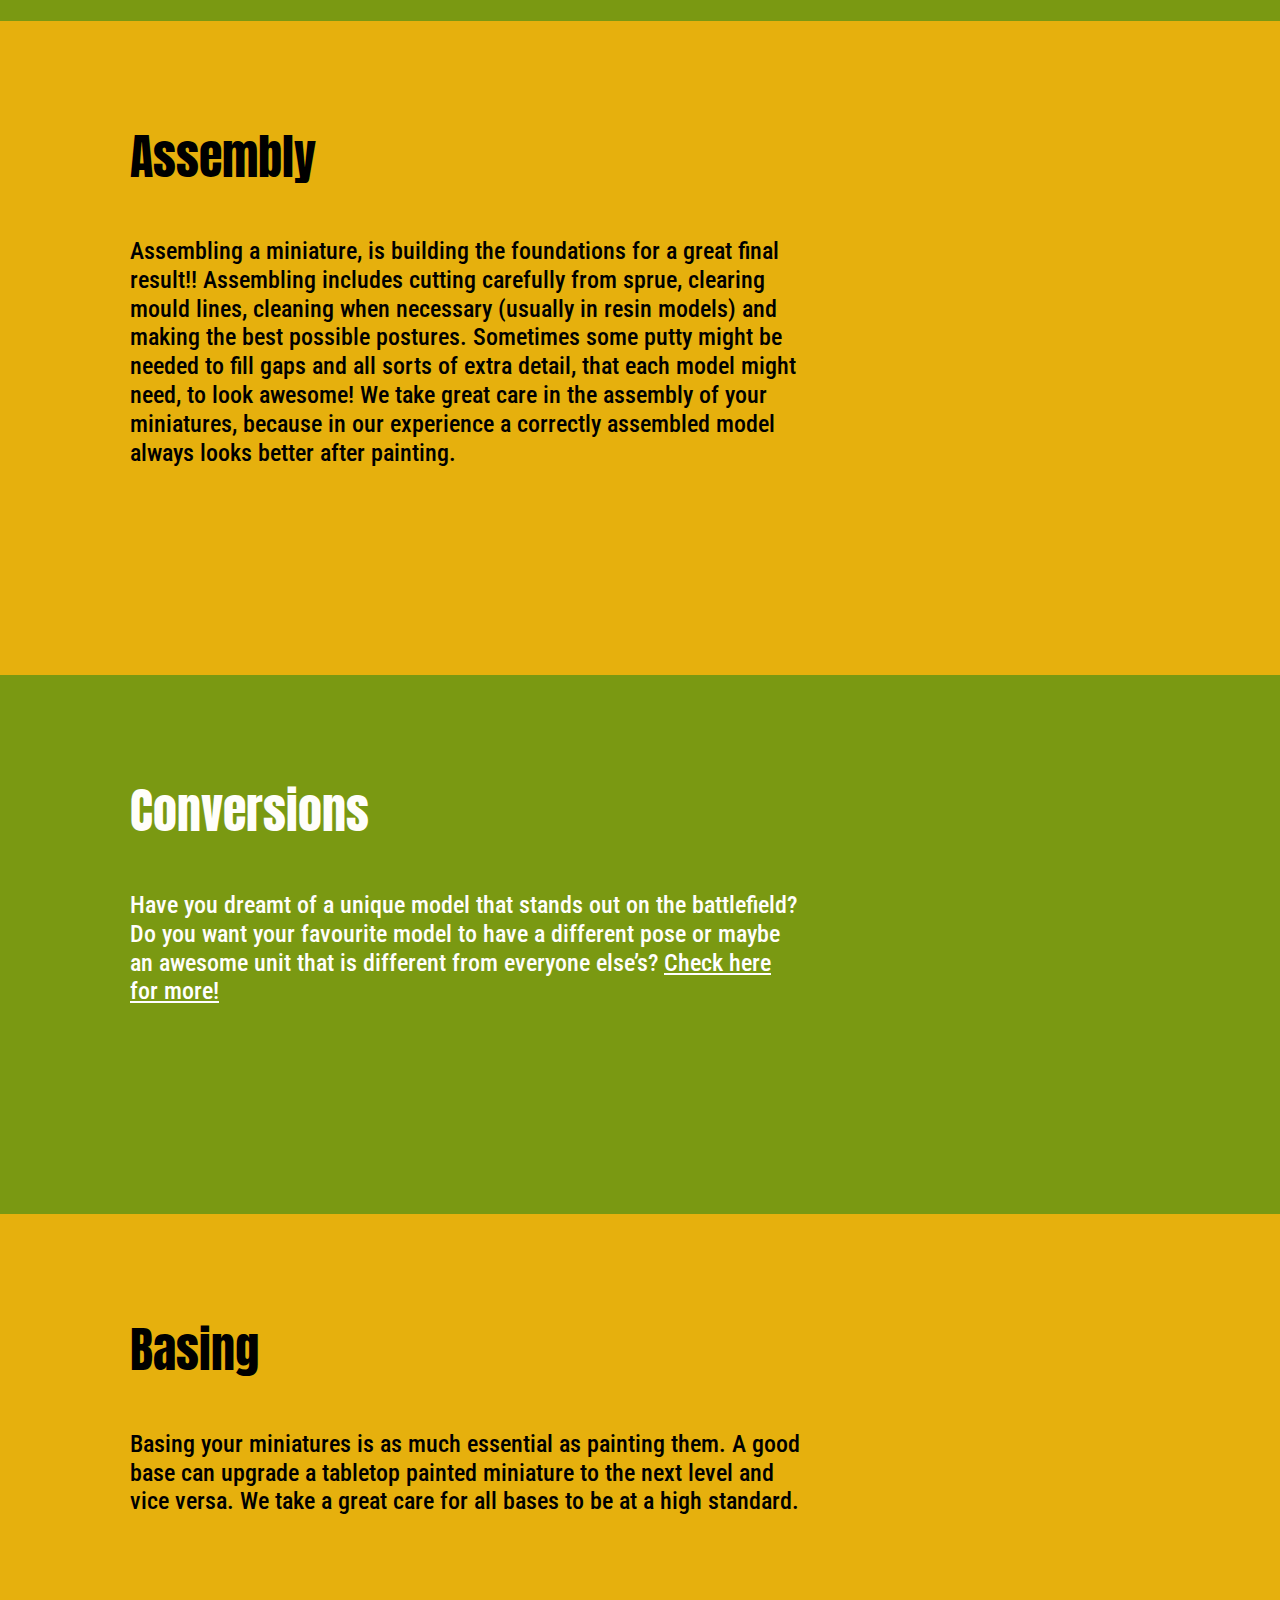
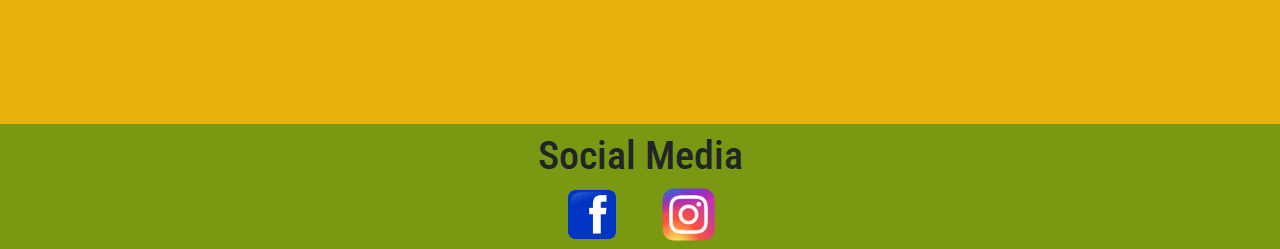
==== commit 94af4b22: "Add files via upload" ====
--- a/index.html
+++ b/index.html
@@ -15,13 +15,13 @@
       <link rel="stylesheet" href="css/style.css">
       <link rel="stylesheet" href="https://cdnjs.cloudflare.com/ajax/libs/font-awesome/4.7.0/css/font-awesome.min.css">
       <link rel="preconnect" href="https://fonts.gstatic.com">
-<link href="https://fonts.googleapis.com/css2?family=Anton&family=Roboto&family=Roboto+Condensed&display=swap" rel="stylesheet">
+      <link href="https://fonts.googleapis.com/css2?family=Anton&family=Roboto&family=Roboto+Condensed&family=Trade+Winds&display=swap" rel="stylesheet">
 <!--  <link rel="stylesheet" href="https://cdn.jsdelivr.net/npm/bootstrap@4.6.0/dist/css/bootstrap.min.css" integrity="sha384-B0vP5xmATw1+K9KRQjQERJvTumQW0nPEzvF6L/Z6nronJ3oUOFUFpCjEUQouq2+l" crossorigin="anonymous"> -->
         </head>
   <body>
-    <!-- Navbar -->
+        <!-- Navbar -->
     <nav class="navbar navbar-expand-lg navbar-light bg-light sticky-top">
-      <a class="navbar-brand" href="index.html">Bad Painting Studio</a>
+      <a class="navbar-brand" href="index.html"><img src="img/bps_logo.png" alt="bps_logo"></a>
       <button class="navbar-toggler" type="button" data-toggle="collapse" data-target="#navbarSupportedContent" aria-controls="navbarSupportedContent" aria-expanded="false" aria-label="Toggle navigation">
         <span class="navbar-toggler-icon"></span>
       </button>
@@ -30,7 +30,7 @@
           <li class="nav-item active">
             <a class="nav-link" href="index.html">HOME<span class="sr-only">(current)</span></a>
           </li>
-          <li class="nav-item">
+          <!-- <li class="nav-item">
             <a class="nav-link" href="painting.html">PAINTING</a>
           </li>
           <li class="nav-item">
@@ -42,13 +42,13 @@
           <li class="nav-item">
             <a class="nav-link" href="basing.html">BASING</a>
           </li>
-           <li class="nav-item">
+           <li class="nav-item"> -->
             <a class="nav-link" href="gallery.html">GALLERY</a>
           </li>
           <li class="nav-item">
             <a class="nav-link" href=".html">CONTACT US</a>
           </li>
-          <li class="nav-item dropdown">
+          <!-- <li class="nav-item dropdown">
             <a class="nav-link dropdown-toggle" href="#" id="navbarDropdown" role="button" data-toggle="dropdown" aria-haspopup="true" aria-expanded="false">
               Dropdown
             </a>
@@ -58,7 +58,7 @@
               <div class="dropdown-divider"></div>
               <a class="dropdown-item" href="#">Something else here</a>
             </div>
-          </li>
+          </li> -->
           </ul>
           </div>
     </nav>
